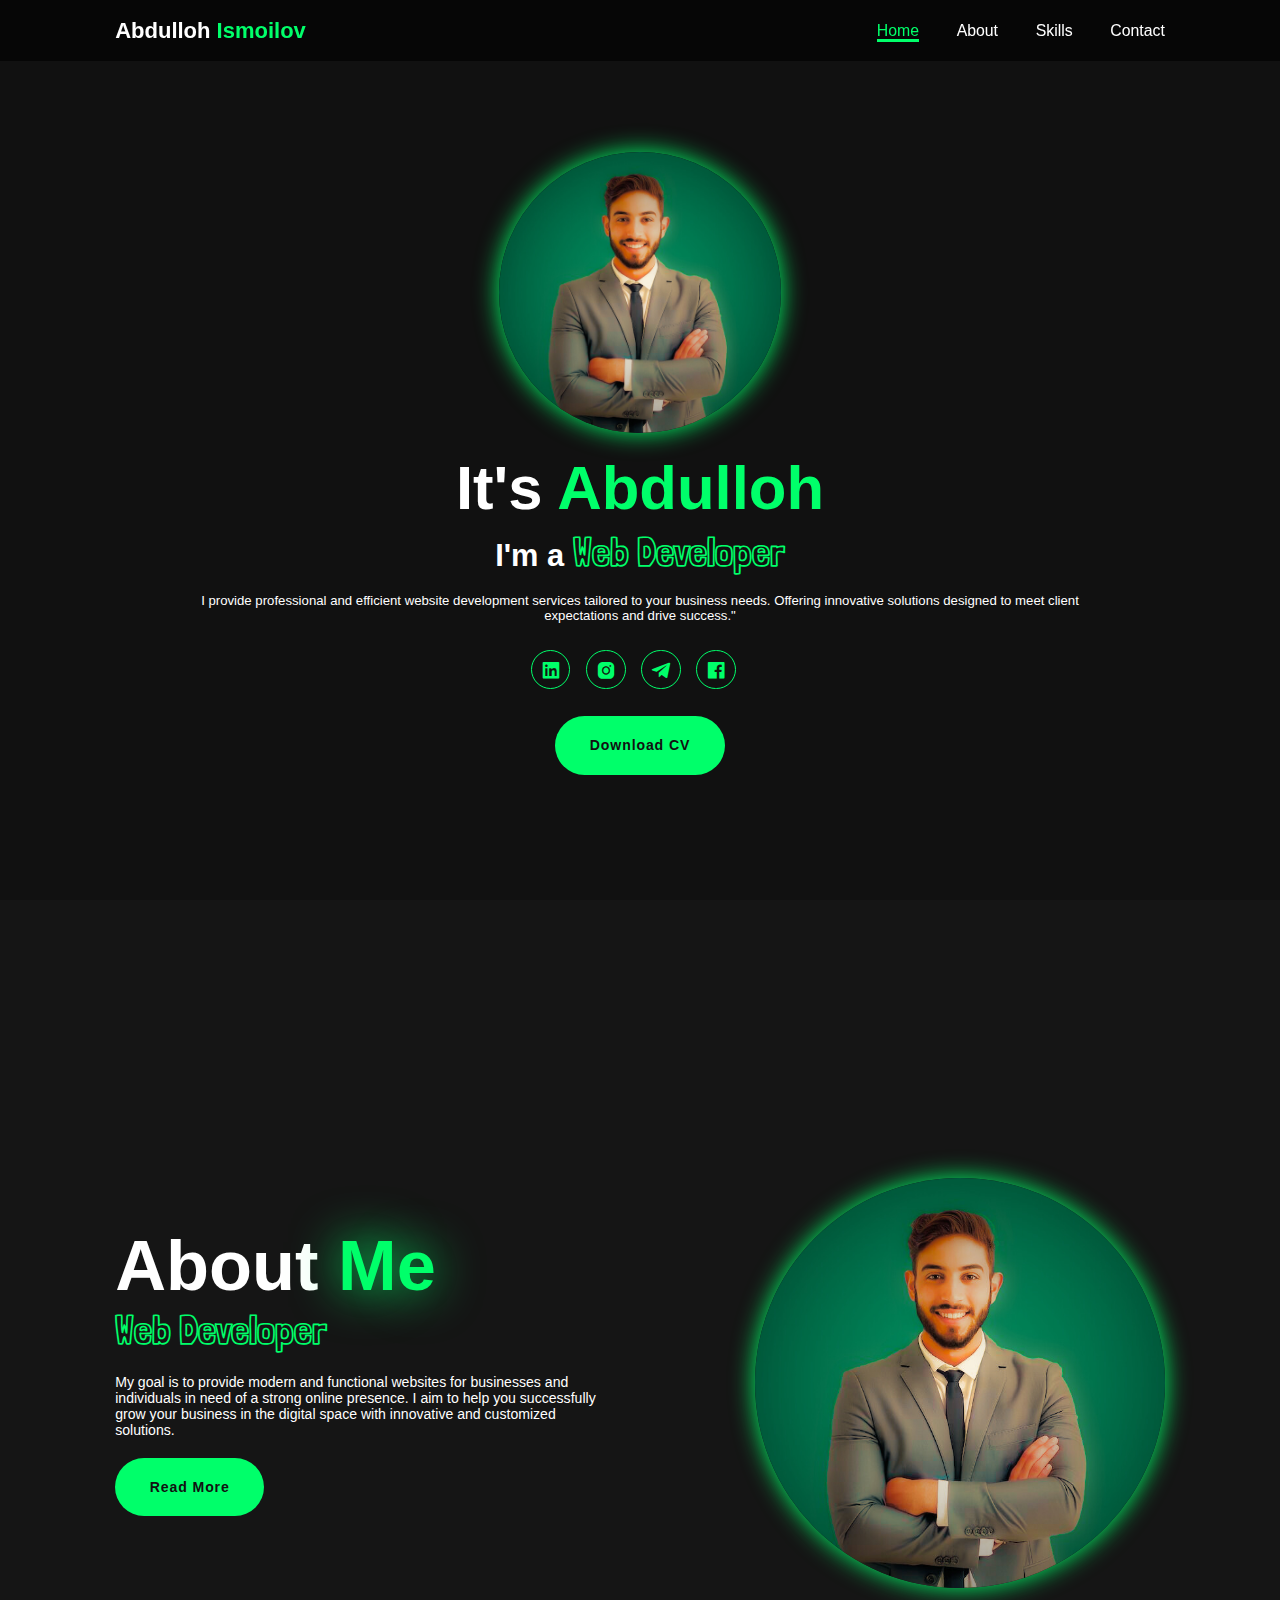
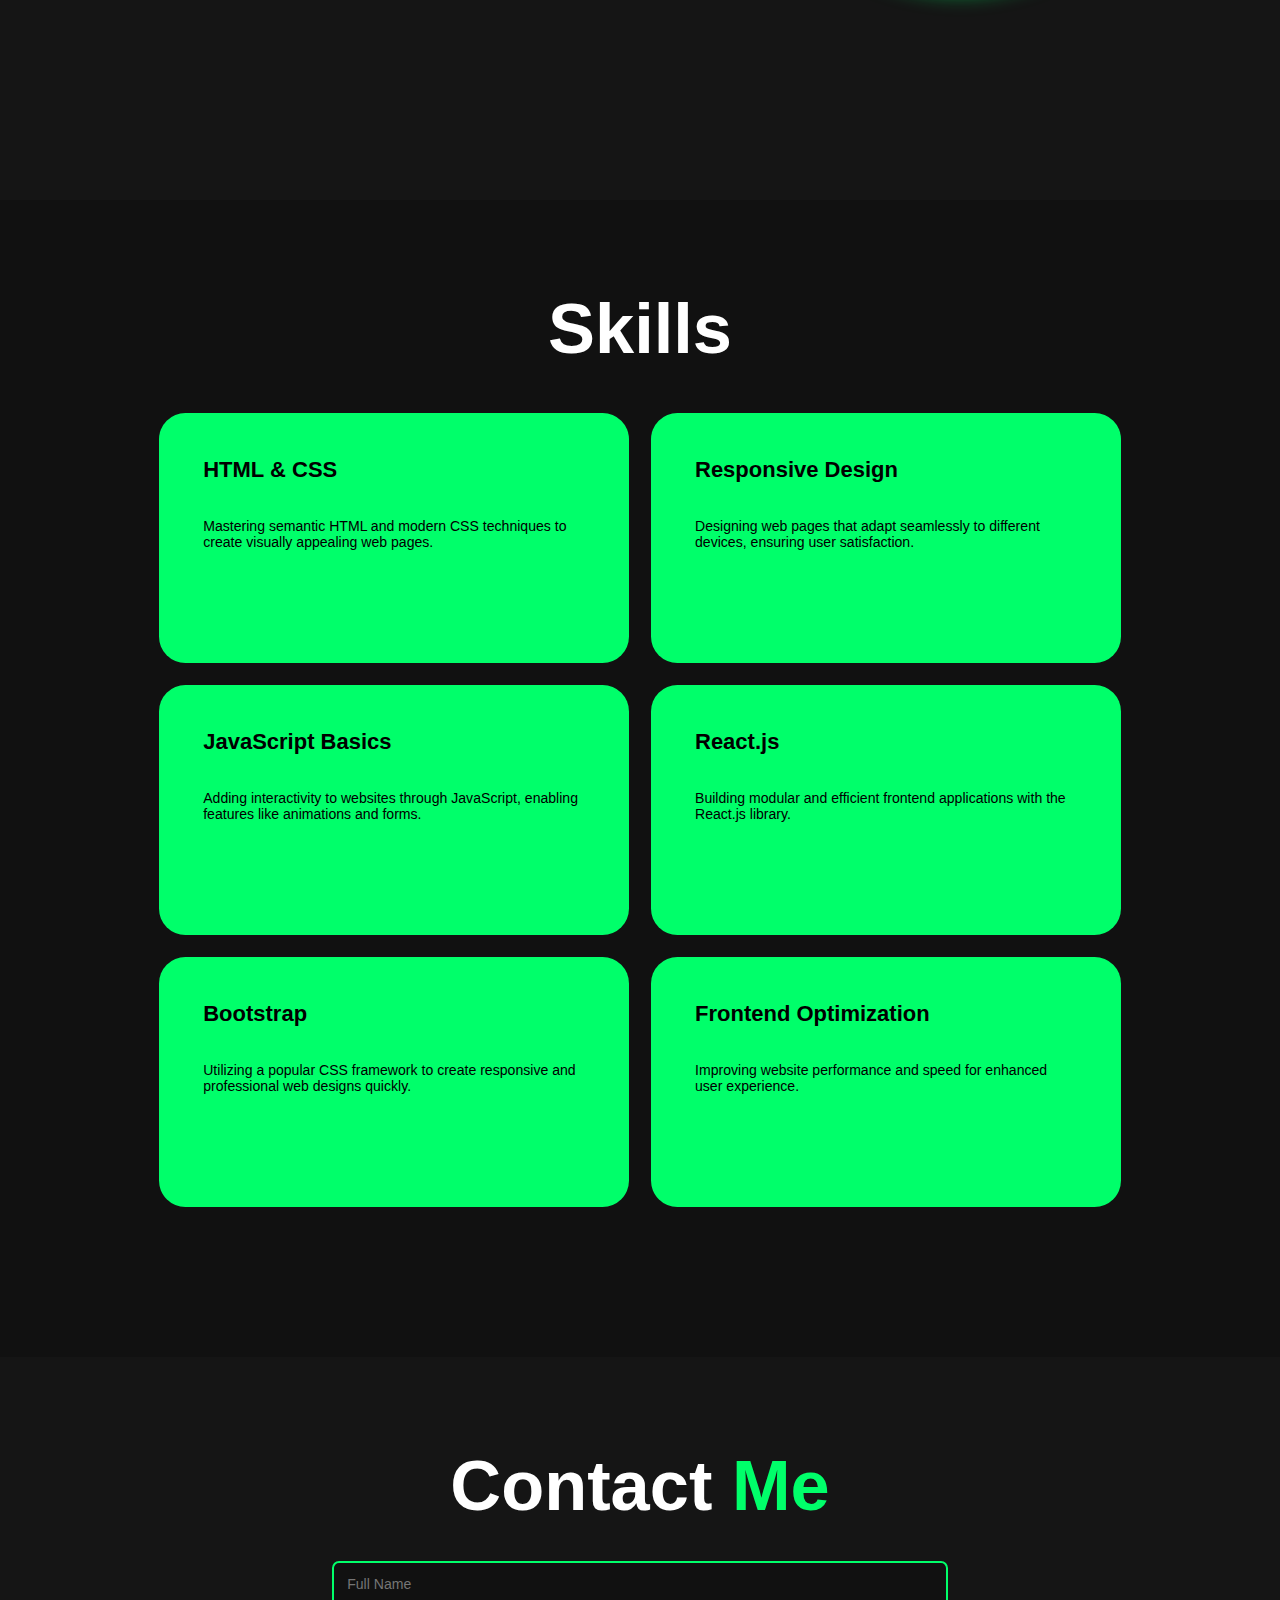
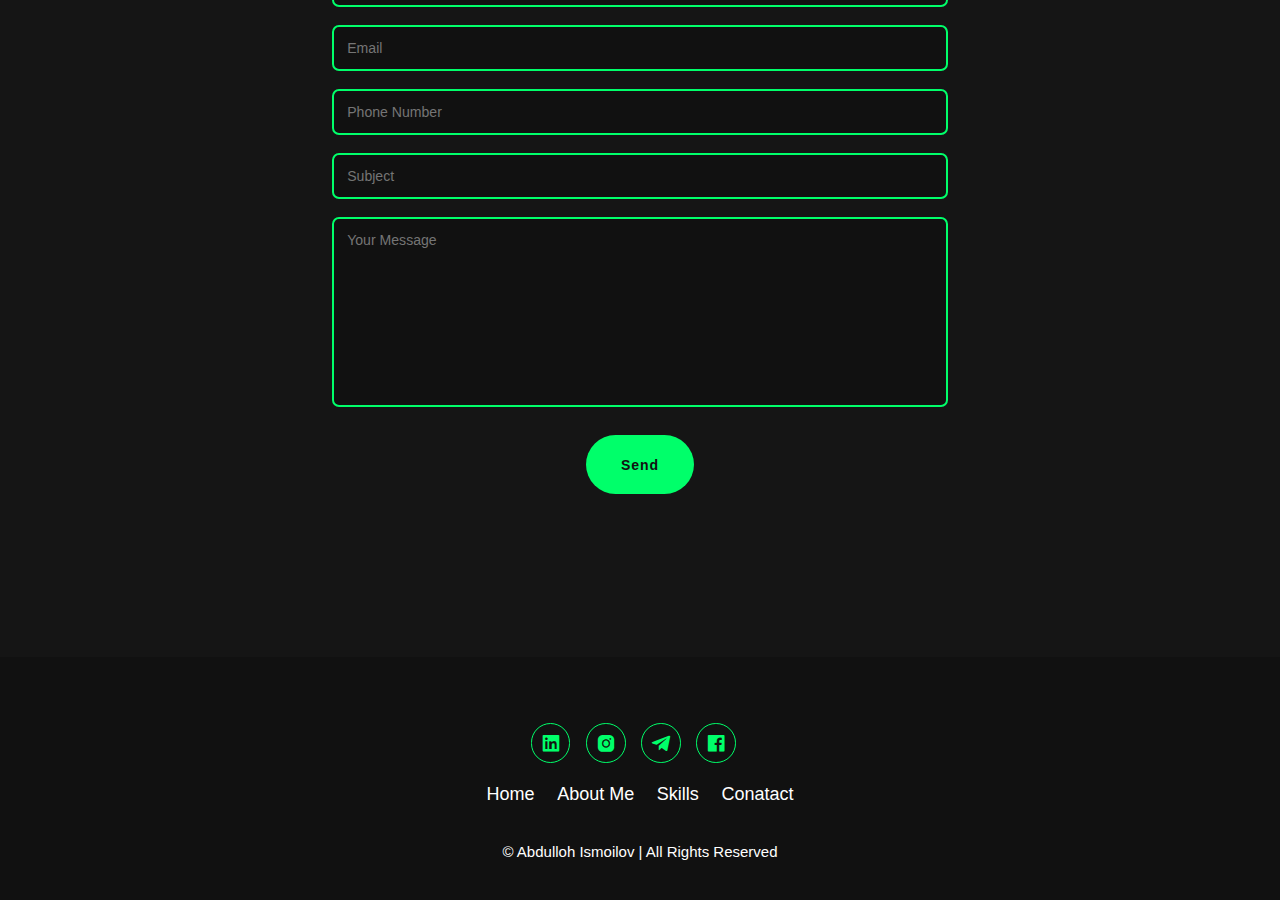
==== Portfolio/index.html @ a7a99ced "w" ====
<!DOCTYPE html>
<html lang="en">
<head>
    <meta charset="UTF-8">
    <meta name="viewport" content="width=device-width, initial-scale=1.0">
    <title>Portfolio</title>
    <link rel="stylesheet" href="css/style.css">
    <link href='https://unpkg.com/boxicons@2.1.4/css/boxicons.min.css' rel='stylesheet'>
</head>
<body>

    <header>
        <a href="#home" class="logo">Abdulloh <span>Ismoilov</span></a>
        <i class='bx bx-menu' id="menu-icon"></i>
        <nav>
            <a href="#home" class="active">Home</a>
            <a href="#about">About</a>
            <a href="#skills">Skills</a>
            <a href="#contact">Contact</a>
        </nav>
    </header>

    <section class="home" id="home">
        <div class="home-img">
            <img src="assets/download.jpg" alt="">
        </div>
        <div class="home-content">
            <h1>It's <span>Abdulloh</span></h1>
            <h3 class="text-animation">I'm a <span>Web Developer</span></h3>
            <p>I provide professional and efficient website development services tailored to your business needs. Offering innovative solutions designed to meet client expectations and drive success."</p>
            <div class="social-icons">
                <a href="mailto:ismoilovabdulloh2009@gmail.com"><i class='bx bxl-linkedin-square'></i></a>
                <a href="https://instagram.com/@_ismoilov_abdulloh"><i class='bx bxl-instagram-alt' ></i></a>
                <a href="https://t.me/@IA5_Football"><i class='bx bxl-telegram' ></i></a>
                <a href="#"><i class='bx bxl-facebook-square' ></i></a>
            </div>
            <a href="" class="btn">Download CV</a>
        </div>
    </section>

    <section class="about" id="about">
        <div class="about-content">
            <h2 class="heading2">About <span>Me</span></h2>
            <h3 class="text-animation"><span>Web Developer</span></h3>
            <p>My goal is to provide modern and functional websites for businesses and individuals in need of a strong online presence. I aim to help you successfully grow your business in the digital space with innovative and customized solutions.</p>
            <a href="#" class="btn">Read More</a>
        </div>
        <div class="about-img">
            <img src="assets/download.jpg" alt="">
        </div>
    </section>

    <section class="skills" id="skills">
        <h2 class="heading">Skills</h2>
        <div class="skills-container">
          <div class="skills-box">
            <div class="skills-info">
                <h3>HTML & CSS</h3>
                <p>Mastering semantic HTML and modern CSS techniques to create visually appealing web pages.</p>
            </div> 
          </div>
          <div class="skills-box">
            <div class="skills-info">
                <h3>Responsive Design</h3>
                <p>Designing web pages that adapt seamlessly to different devices, ensuring user satisfaction.</p>
            </div>
          </div>
          <div class="skills-box">
            <div class="skills-info">
                <h3>JavaScript Basics</h3>
                <p>Adding interactivity to websites through JavaScript, enabling features like animations and forms.</p>
            </div>
          </div>
          <div class="skills-box">
            <div class="skills-info">
                <h3>React.js</h3>
                <p>Building modular and efficient frontend applications with the React.js library.</p>
            </div>
          </div>
          <div class="skills-box">
            <div class="skills-info">
                <h3>Bootstrap</h3>
                <p>Utilizing a popular CSS framework to create responsive and professional web designs quickly.</p>
            </div>
          </div>
          <div class="skills-box">
            <div class="skills-info">
                <h3>Frontend Optimization</h3>
                <p>Improving website performance and speed for enhanced user experience.</p>
            </div>
          </div>
        </div>
      </section>
      
      <section class="contact" id="contact">
        <h2 class="heading">Contact <span>Me</span></h2>
        <form action="https://api.web3forms.com/submit" method="POST" id="form">
            <input type="hidden" name="access_key" value="f2e39c31-db29-4cd1-8c59-c23bbc34b9d7">
            <div class="input-box">
                <input type="text" placeholder="Full Name" name="Name" required>
                <input type="email" placeholder="Email" name="Email" required>
            </div>
            <div class="input-box">
                <input type="number" placeholder="Phone Number" name="Phone" required>
                <input type="text" placeholder="Subject" name="Subject" required>
            </div>
            <textarea name="Message" cols="30" rows="10" placeholder="Your Message" required></textarea>
            <input type="checkbox" name="botcheck" class="hidden" style="display: none;">
            <button type="submit" class="btn">Send</button>
        </form>
      </section>

      <footer>
        <div class="social-icons2">
            <a href="mailto:ismoilovabdulloh2009@gmail.com"><i class='bx bxl-linkedin-square'></i></a>
            <a href="https://instagram.com/@_ismoilov_abdulloh"><i class='bx bxl-instagram-alt' ></i></a>
            <a href="https://t.me/@IA5_Football"><i class='bx bxl-telegram' ></i></a>
            <a href="#"><i class='bx bxl-facebook-square' ></i></a>
        </div>
        <ul>
            <li><a href="#home">Home</a></li>
            <li><a href="#about">About Me</a></li>
            <li><a href="#skills">Skills</a></li>
            <li><a href="#contact">Conatact</a></li>
        </ul>
        <p class="copyright">
            © Abdulloh Ismoilov | All Rights Reserved
        </p>
      </footer>


    <script src="js/script.js"></script>
</body>
</html>
---- Portfolio/css/style.css ----
@import url('https://fonts.googleapis.com/css2?family=Bungee+Outline&family=Kumar+One+Outline&family=Londrina+Outline&display=swap');

*{
    margin: 0;
    padding: 0;
    box-sizing: border-box;
    text-decoration: none;
    border: none;
    outline: none;
    scroll-behavior: smooth;
    font-family: "Poppins", sans-serif;
}

:root{
    --bg-color: #111111;
    --second-bg-color: #151515;
    --text-color: white;
    --main-color: #00ff6a;
}

html{
    font-size: 62.5%;
    overflow-x: hidden;
}

body{
    background-color: var(--bg-color);
    color: var(--text-color);
}

header{
    position: fixed;
    padding: 2rem 9%;
    width: 100%;
    background: rgba(0, 0, 0, 0.6);
    backdrop-filter: blur(10px);
    display: flex;
    justify-content: space-between;
    align-items: center;
    z-index: 100;
}

.logo{
    font-size: 2.5rem;
    color: var(--text-color);
    font-weight: 800;
    cursor: pointer;
    transition: .3s ease-in-out;
}

.logo:hover{
    transform: scale(1.1);
}

nav a{
    font-size: 1.8rem;
    color: var(--text-color);
    margin-left: 4rem;
    font-weight: 500;
    transition: 0.3s ease-in-out;
    border-bottom: 3px solid transparent;
}

nav a:hover,
nav a.active{
    color: var(--main-color);
    border-bottom: 3px solid var(--main-color);
}

#menu-icon{
    font-size: 3.6rem;
    color: var(--main-color);
    display: none;
}

section{
    min-height: 100vh;
    padding: 10rem 9% 10rem;
}

.home{
    display: flex;
    justify-content: center;
    align-items: center;
    flex-direction: column;
    gap: 1rem;
}

.home-content{
    display: flex;
    align-items: center;
    justify-content: center;
    flex-direction: column;
    text-align: center;
    margin-top: 3rem;
}

span{
    color: var(--main-color);
}

.logo span{
    color: var(--main-color);
}

.home-content h3{
    margin-bottom: 2rem;
    margin-top: 1rem;
    font-size: 3.5rem;
}

.home-content h1{
    font-size: 7rem;
    font-weight: 700;
    margin-top: 1.5rem;
    line-height: 1;
}

.home-content p{
    width: 90%;
}

.home-img{
    border-radius: 50%;
}

.home-img img{
    position: relative;
    top: 3rem;
    width: 22vw;
    border-radius: 50%;
    box-shadow: 0 0 25px var(--main-color);
    cursor: pointer;
    transition: 0.4s ease-in-out;
}

.home-img img:hover{
    box-shadow: 0 0 50px var(--main-color);
}

.home-content p{
    font-size: 1.5rem;
    font-weight: 500;
    max-width: 1000px;
}

.social-icons a{
    display: inline-flex;
    justify-content: center;
    align-items: center;
    width: 4.5rem;
    height: 4.5rem;
    background: transparent;
    border: 0.2rem solid var(--main-color);
    font-size: 2.5rem;
    border-radius: 50%;
    color: var(--main-color);
    margin: 3rem 1.5rem 3rem 0;
    transition: 0.3s ease-in-out;
}

.social-icons a:hover{
    color: white;
    transform: scale(1.3)translateY(-5px);
    box-shadow: 0 0 25px var(--main-color);
    background-color: var(--main-color);
}

.btn{
    display: inline-block;
    padding: 0.5rem 2rem;
    background: var(--main-color);
    border-radius: 4rem;
    font-size: 1.6rem;
    color: var(--bg-color);
    border: 2rem solid transparent;
    letter-spacing: 0.1rem;
    font-weight: 600;
    transition: 0.3s ease-in-out;
    cursor: pointer;
}

.btn:hover{
    transform: scale(1.05);
    box-shadow: 0 0 25px var(--main-color);
    color: white;
}

.text-animation{
    font-size: 34px;
    font-weight: 600;
    min-width: 280px;
}

.text-animation span{
    position: relative;
    font-size: 40px;
    font-family: "Londrina Outline", serif;
    font-weight: 600;
}

.about{
    display: flex;
    justify-content: center;
    align-items: center;
    gap: 10rem;
    background: var(--second-bg-color);
}

.about h2 span{
    color: var(--main-color);
    text-shadow: 0 0 50px var(--main-color);
}

.about-img{
    border-radius: 50%;
    padding-top: 50px;
}

.about-img img{
    position: relative;
    width: 32vw;
    border-radius: 50%;
    box-shadow: 0 0 25px var(--main-color);
    top: 1rem;
    cursor: pointer;
    transition: 0.4s ease-in-out;
}

.about-img img:hover{
    box-shadow: 0 0 50px var(--main-color);
}

.heading{
    text-align: center;
    font-size: 8rem;
}

.heading2{
    font-size: 8rem;
    text-align: left;
}

.about-content{
    font-size: 1.6rem;
    margin: 2rem 0 3rem;
    padding-top: 50px;
}

.about-content p{
    margin: 20px 0px;
    width: 90%;
}

::-webkit-scrollbar{
    width: 10px;
}
::-webkit-scrollbar-thumb{
    background-color: var(--main-color);
    border-radius: 10px;
    height: 70px;

}
::-webkit-scrollbar-track{
    background-color: var(--bg-color);
    width: 50px;
}

.skills{
    background-color: var(--bg-color);
    color: white;
}

.skills h2{
    margin-bottom: 5rem;
    color: white;
}

.skills-container{
    display: grid;
    grid-template-columns: repeat(3,1fr);
    align-items: center;
    gap: 2.5rem;
}

.skills-box{
    background-color: var(--main-color);
    color: black;
    height: 250px;
    border-radius: 3rem;
    cursor: pointer;
    transition: 0.3s ease-in-out;
}

.skills-box:hover{
    background-color: white;
    color: var(--main-color);
    transform: scale(1.03);
}

.skills-box .skills-info{
    display: flex;
    flex-direction: column;
    text-align: left;
    max-height: 200px;
    justify-content: center;
    align-items: baseline;
    padding: 5em;
}

.skills-info h3{
    font-size: 2.5rem;
    font-weight: 600;
    margin-bottom: 4rem;
}

.skills-info p{
    font-size: 1.6rem;
    font-weight: 400;
    max-height: 100px;
    margin: auto;
}

.contact{
    background-color: var(--second-bg-color);
}

.contact h2{
    margin-bottom: 3rem;
    color: white;
}

.contact form{
    max-width: 70rem;
    margin: 1rem auto;
    text-align: center;
    margin-bottom: 3rem;
}

.contact form .input-box{
    display: flex;
    justify-content: center;
    flex-wrap: wrap;
}

.contact form .input-box input,
.contact form textarea{
    width: 100%;
    padding: 1.5rem;
    font-size: 1.6rem;
    color: var(--text-color);
    background-color: var(--bg-color);
    border-radius: 0.8rem;
    border: 2px solid var(--main-color);
    margin: 1rem 0;
    resize: none;
}

.contact form .btn{
    margin-top: 2rem;
}

footer{
    position: relative;
    bottom: 0;
    width: 100%;
    padding: 40px 0;
    background-color: var(--bg-color);
}

.social-icons2{
    text-align: center;
    color: var(--main-color);
}

.social-icons2 a{
    display: inline-flex;
    justify-content: center;
    align-items: center;
    width: 4.5rem;
    height: 4.5rem;
    background: transparent;
    border: 0.2rem solid var(--main-color);
    font-size: 2.5rem;
    border-radius: 50%;
    color: var(--main-color);
    margin: 3rem 1.5rem 0rem 0;
    transition: 0.3s ease-in-out;
}

.social-icons2 a:hover{
    color: white;
    transform: scale(1.3)translateY(-5px);
    box-shadow: 0 0 25px var(--main-color);
    background-color: var(--main-color);
}

footer ul{
    margin: 0;
    padding: 0;
    font-size: 18px;
    line-height: 1.6;
    margin: 1.5rem 0;
    text-align: center;
}

footer ul li a{
    color: white;
    border-bottom: 3px solid transparent;
    transition: 0.3s ease-in-out;
}

footer ul li a:hover{
    color: var(--main-color);
    border-bottom: 3px solid var(--main-color);
}

footer ul li{
    display: inline-block;
    text-align: center;
    font-size: 18px;
    color: white;
    margin: 0.5rem 1rem;
}

footer .copyright{
    text-align: center;
    font-size: 15px;
    margin-top: 30px;
}



/* Max-width: 1285px */
@media(max-width: 1285px) {
    html {
        font-size: 55%;
    }
    .skills-container {
        padding-bottom: 7rem;
        grid-template-columns: repeat(2, 1fr);
        margin: 0 5rem;
    }
}

/* Max-width: 991px */
@media(max-width: 991px) {
    header {
        padding: 2rem 3%;
        top: 0;
    }
    section {
        padding: 10rem 3% 2rem;
    }
    .skills {
        padding-bottom: 7rem;
    }
    footer {
        padding: 2rem 3%;
    }
}

/* Max-width: 895px */
@media(max-width: 895px) {
    #menu-icon {
        display: block;
    }
    nav {
        position: absolute;
        top: -100%;
        width: 100%;
        transition: all 0.3s ease;
        padding: 1rem 3%;
        background-color: rgba(0, 0, 0, 0.9);
        backdrop-filter: blur(20px);
        border-bottom-left-radius: 2rem;
        border-left: 2px solid var(--main-color);
        border-bottom: 2px solid var(--main-color);
        display: none;
    }
    nav.active {
        top: 0;
        display: block;
    }
    nav a {
        display: block;
        font-size: 2rem;
        margin: 3rem 0;
        color: white;
    }
    .home {
        flex-direction: column;
        margin: 5rem 4rem;
    }
    .home-content h3 {
        font-size: 2.6rem;
    }
    .home-content h1 {
        font-size: 8rem;
        margin-top: 3rem;
    }
    .home-content p {
        max-width: 600px;
        margin: 0 auto;
    }
    .home-img img {
        width: 56vw;
        margin-top: -2rem;
    }
    .about {
        flex-direction: column-reverse;
    }
    .about-content {
        margin: 0 2rem 4rem;
    }
    .about-img {
        margin-top: -1rem;
        margin-bottom: -3rem;
    }
    .about-img img {
        width: 52vw;
    }
    .skills h2 {
        margin-bottom: 3rem;
    }
    .skills-container {
        grid-template-columns: repeat(1, 1fr);
    }
}
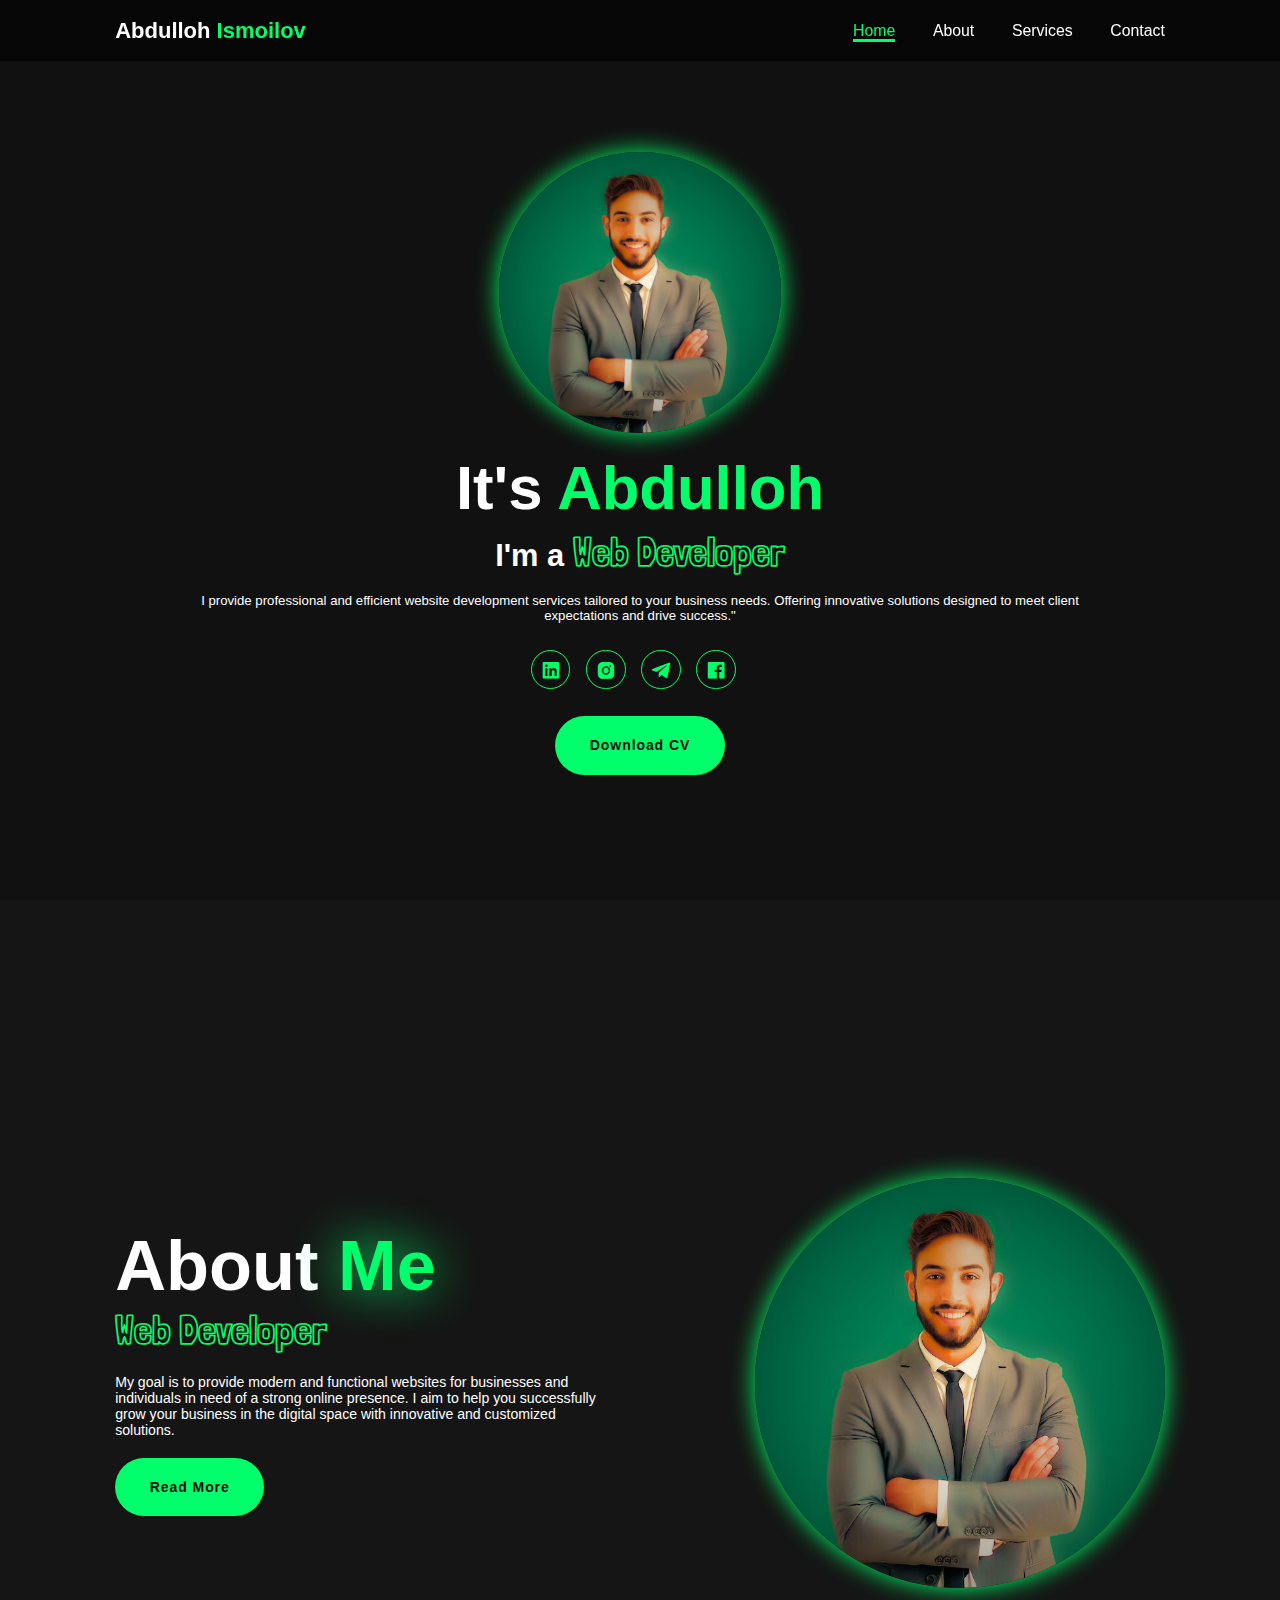
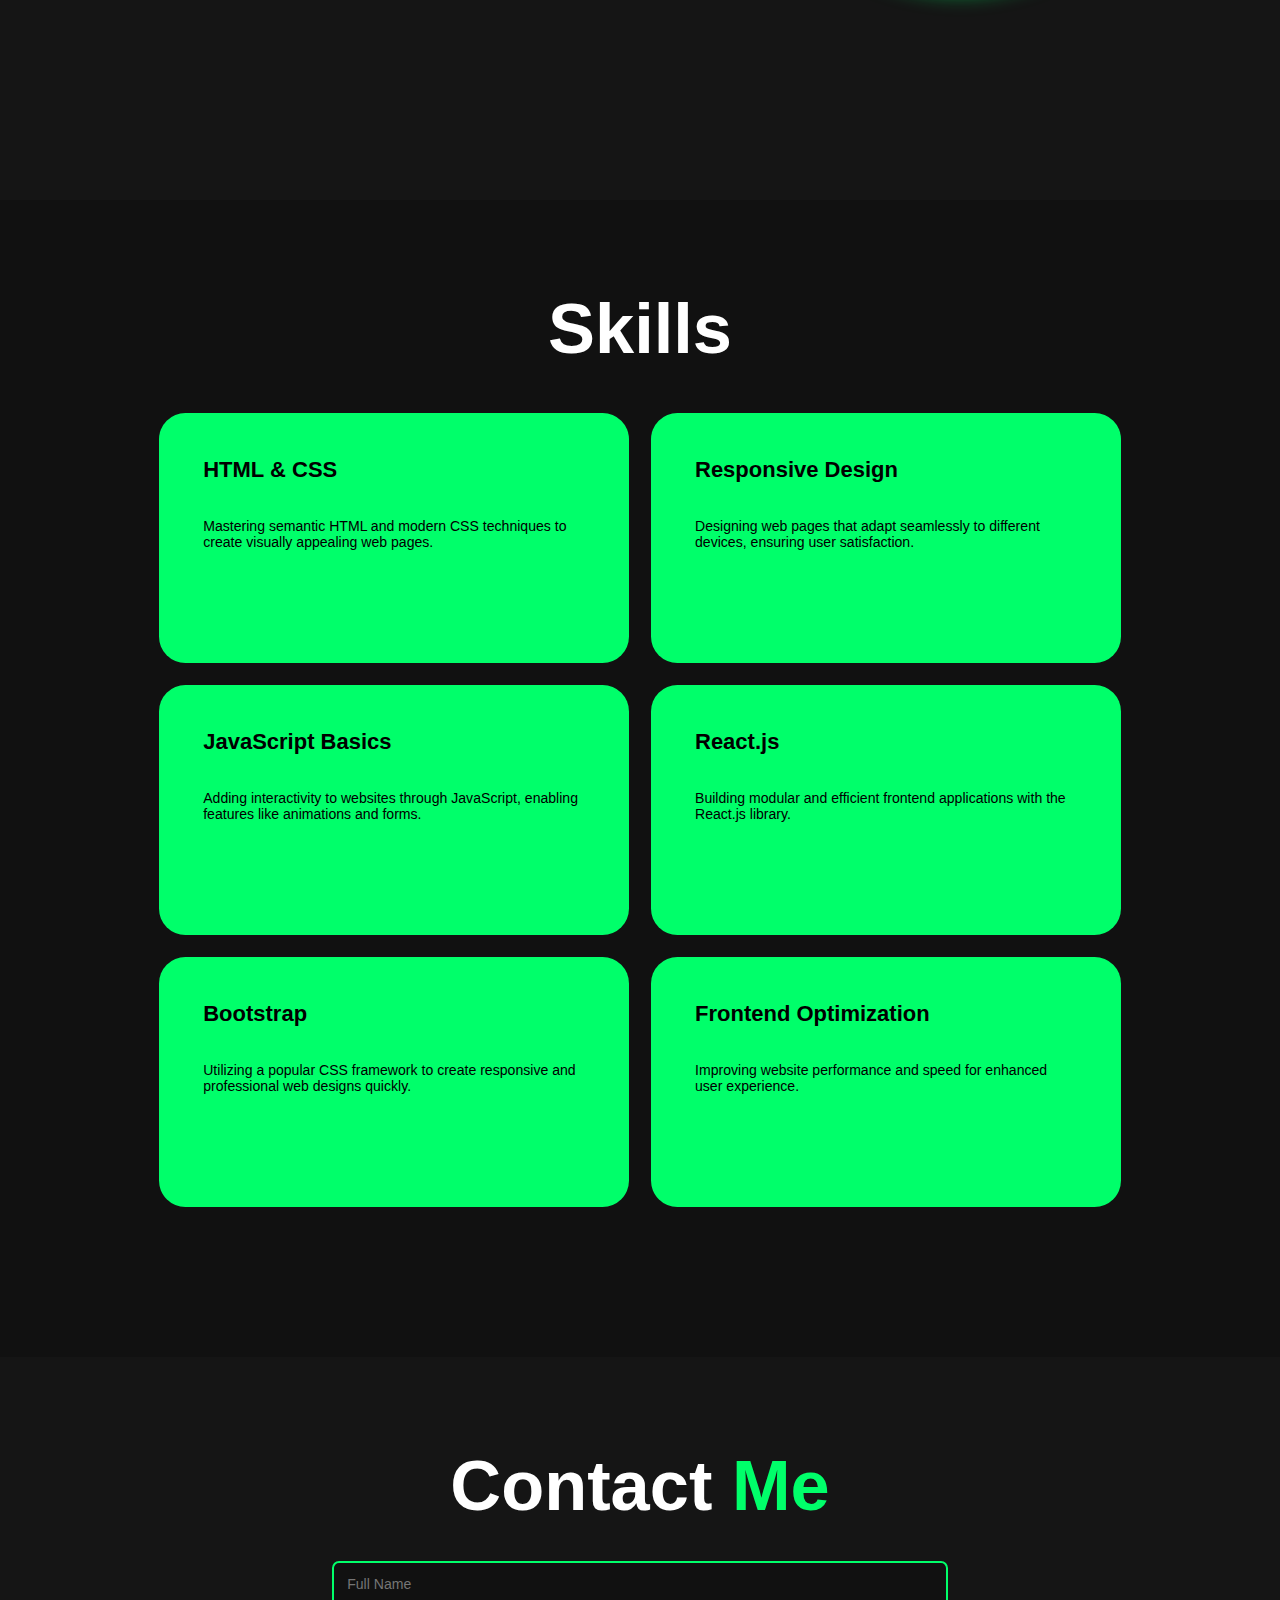
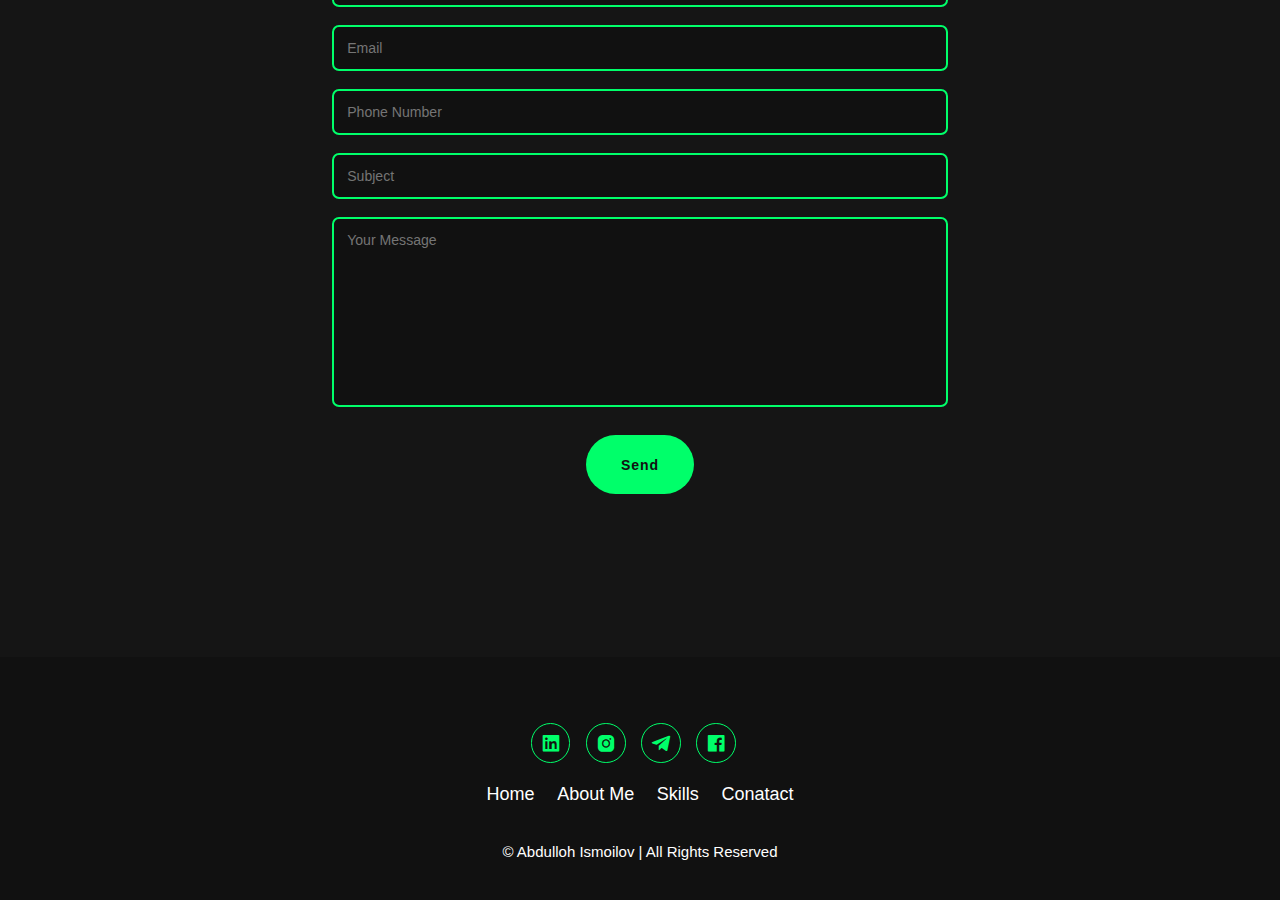
==== commit bf0367bc: "w" ====
--- a/Portfolio/index.html
+++ b/Portfolio/index.html
@@ -6,16 +6,18 @@
     <title>Portfolio</title>
     <link rel="stylesheet" href="css/style.css">
     <link href='https://unpkg.com/boxicons@2.1.4/css/boxicons.min.css' rel='stylesheet'>
+
 </head>
 <body>
 
     <header>
         <a href="#home" class="logo">Abdulloh <span>Ismoilov</span></a>
         <i class='bx bx-menu' id="menu-icon"></i>
-        <nav>
+        <nav> 
+            <i id="close-menu" class="bx bx-x"></i>
             <a href="#home" class="active">Home</a>
             <a href="#about">About</a>
-            <a href="#skills">Skills</a>
+            <a href="#services">Services</a>
             <a href="#contact">Contact</a>
         </nav>
     </header>
@@ -43,8 +45,9 @@
             <h2 class="heading2">About <span>Me</span></h2>
             <h3 class="text-animation"><span>Web Developer</span></h3>
             <p>My goal is to provide modern and functional websites for businesses and individuals in need of a strong online presence. I aim to help you successfully grow your business in the digital space with innovative and customized solutions.</p>
-            <a href="#" class="btn">Read More</a>
+            <a href="#" onclick="modal()" class="btn">Read More</a> 
         </div>
+        
         <div class="about-img">
             <img src="assets/download.jpg" alt="">
         </div>
@@ -128,7 +131,6 @@
         </p>
       </footer>
 
-
     <script src="js/script.js"></script>
 </body>
 </html>--- a/Portfolio/css/style.css
+++ b/Portfolio/css/style.css
@@ -70,6 +70,13 @@
 #menu-icon{
     font-size: 3.6rem;
     color: var(--main-color);
+    display: none;
+}
+
+#close-menu {
+    font-size: 2.5rem;
+    color: var(--main-color);
+    cursor: pointer;
     display: none;
 }
 
@@ -465,6 +472,12 @@
     #menu-icon {
         display: block;
     }
+    #close-menu {
+        text-align: right;
+        margin-right: 25px;
+        display: block;
+        margin: 0;
+    }
     nav {
         position: absolute;
         top: -100%;
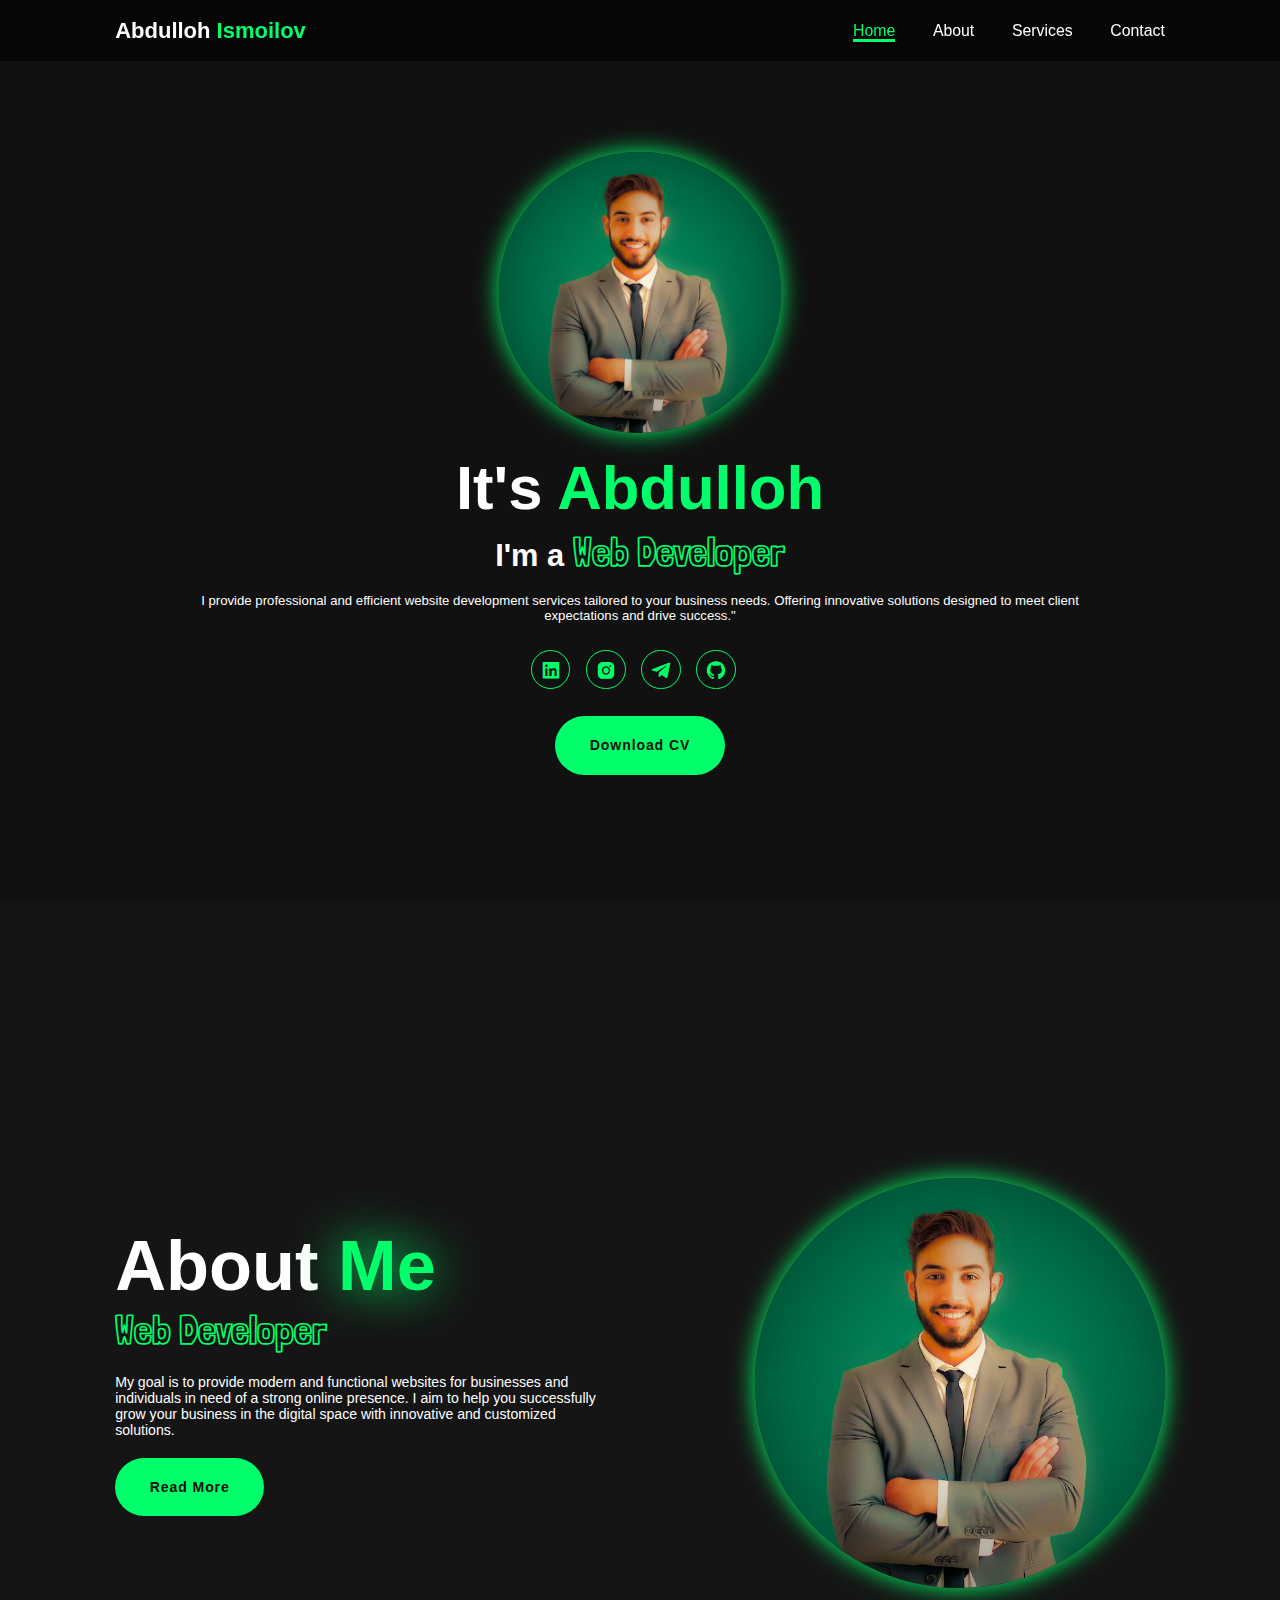
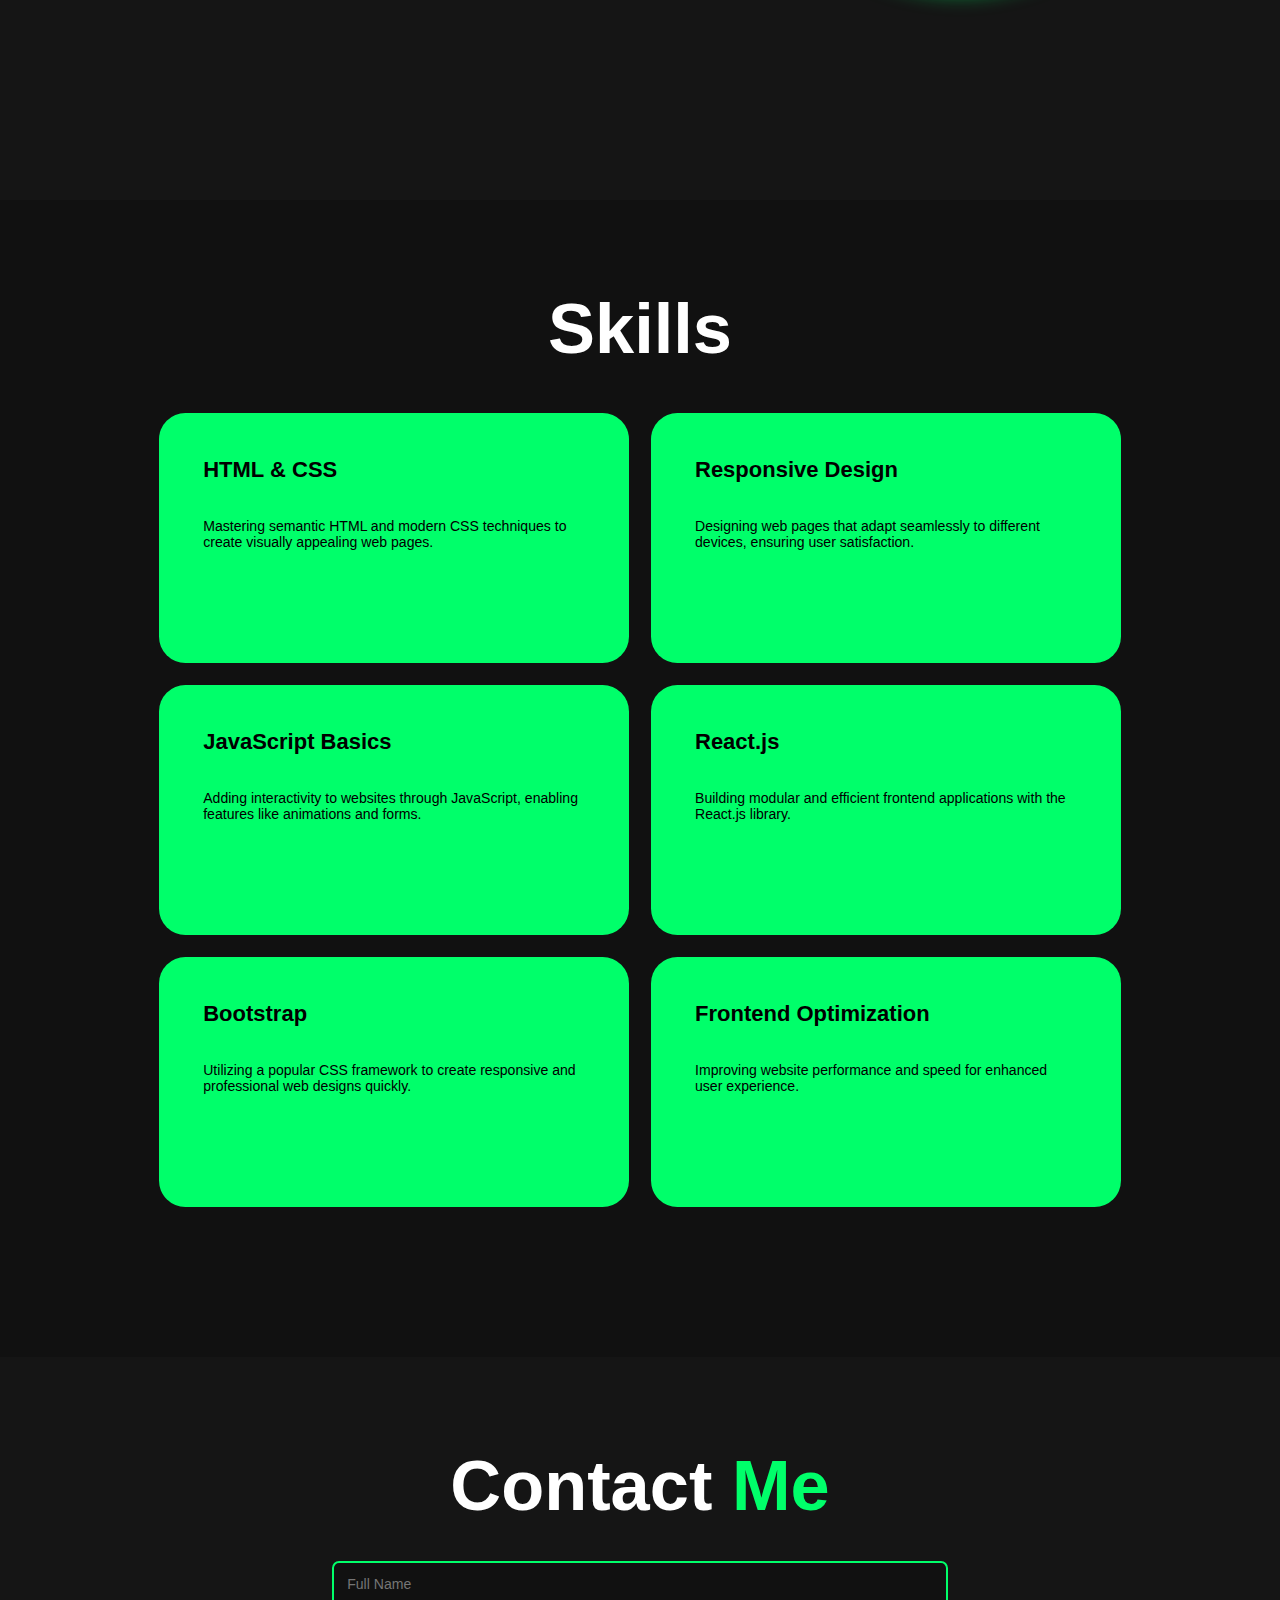
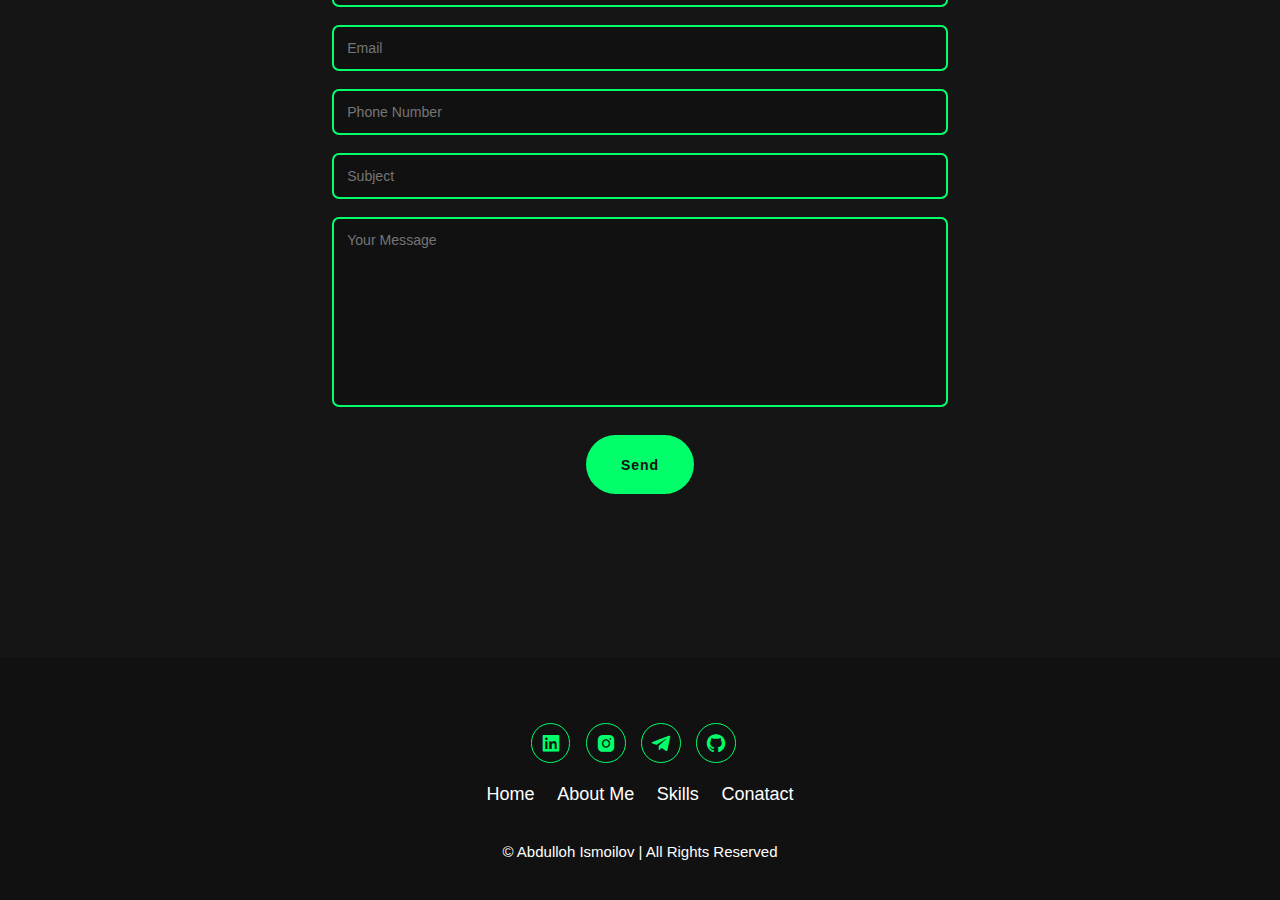
==== commit 2223d1a3: "ha" ====
--- a/Portfolio/index.html
+++ b/Portfolio/index.html
@@ -17,7 +17,7 @@
             <i id="close-menu" class="bx bx-x"></i>
             <a href="#home" class="active">Home</a>
             <a href="#about">About</a>
-            <a href="#services">Services</a>
+            <a href="#skills">Services</a>
             <a href="#contact">Contact</a>
         </nav>
     </header>
@@ -33,10 +33,10 @@
             <div class="social-icons">
                 <a href="mailto:ismoilovabdulloh2009@gmail.com"><i class='bx bxl-linkedin-square'></i></a>
                 <a href="https://instagram.com/@_ismoilov_abdulloh"><i class='bx bxl-instagram-alt' ></i></a>
-                <a href="https://t.me/@IA5_Football"><i class='bx bxl-telegram' ></i></a>
-                <a href="#"><i class='bx bxl-facebook-square' ></i></a>
+                <a href="https://t.me/AbdullohIsmoilov"><i class='bx bxl-telegram' ></i></a>
+                <a href="https://github.com/Abdulloh1020"><i class='bx bxl-github'></i></a>
             </div>
-            <a href="" class="btn">Download CV</a>
+            <a href="assets/final_rezyume.pdf" download="final_rezyume" class="btn">Download CV</a>
         </div>
     </section>
 
@@ -117,8 +117,8 @@
         <div class="social-icons2">
             <a href="mailto:ismoilovabdulloh2009@gmail.com"><i class='bx bxl-linkedin-square'></i></a>
             <a href="https://instagram.com/@_ismoilov_abdulloh"><i class='bx bxl-instagram-alt' ></i></a>
-            <a href="https://t.me/@IA5_Football"><i class='bx bxl-telegram' ></i></a>
-            <a href="#"><i class='bx bxl-facebook-square' ></i></a>
+            <a href="https://t.me/AbdullohIsmoilov"><i class='bx bxl-telegram' ></i></a>
+            <a href="https://github.com/Abdulloh1020"><i class='bx bxl-github'></i></a>
         </div>
         <ul>
             <li><a href="#home">Home</a></li>
@@ -133,4 +133,4 @@
 
     <script src="js/script.js"></script>
 </body>
-</html>+</html>
--- a/Portfolio/css/style.css
+++ b/Portfolio/css/style.css
@@ -437,8 +437,6 @@
 }
 
 
-
-/* Max-width: 1285px */
 @media(max-width: 1285px) {
     html {
         font-size: 55%;
@@ -450,7 +448,7 @@
     }
 }
 
-/* Max-width: 991px */
+
 @media(max-width: 991px) {
     header {
         padding: 2rem 3%;
@@ -467,7 +465,6 @@
     }
 }
 
-/* Max-width: 895px */
 @media(max-width: 895px) {
     #menu-icon {
         display: block;
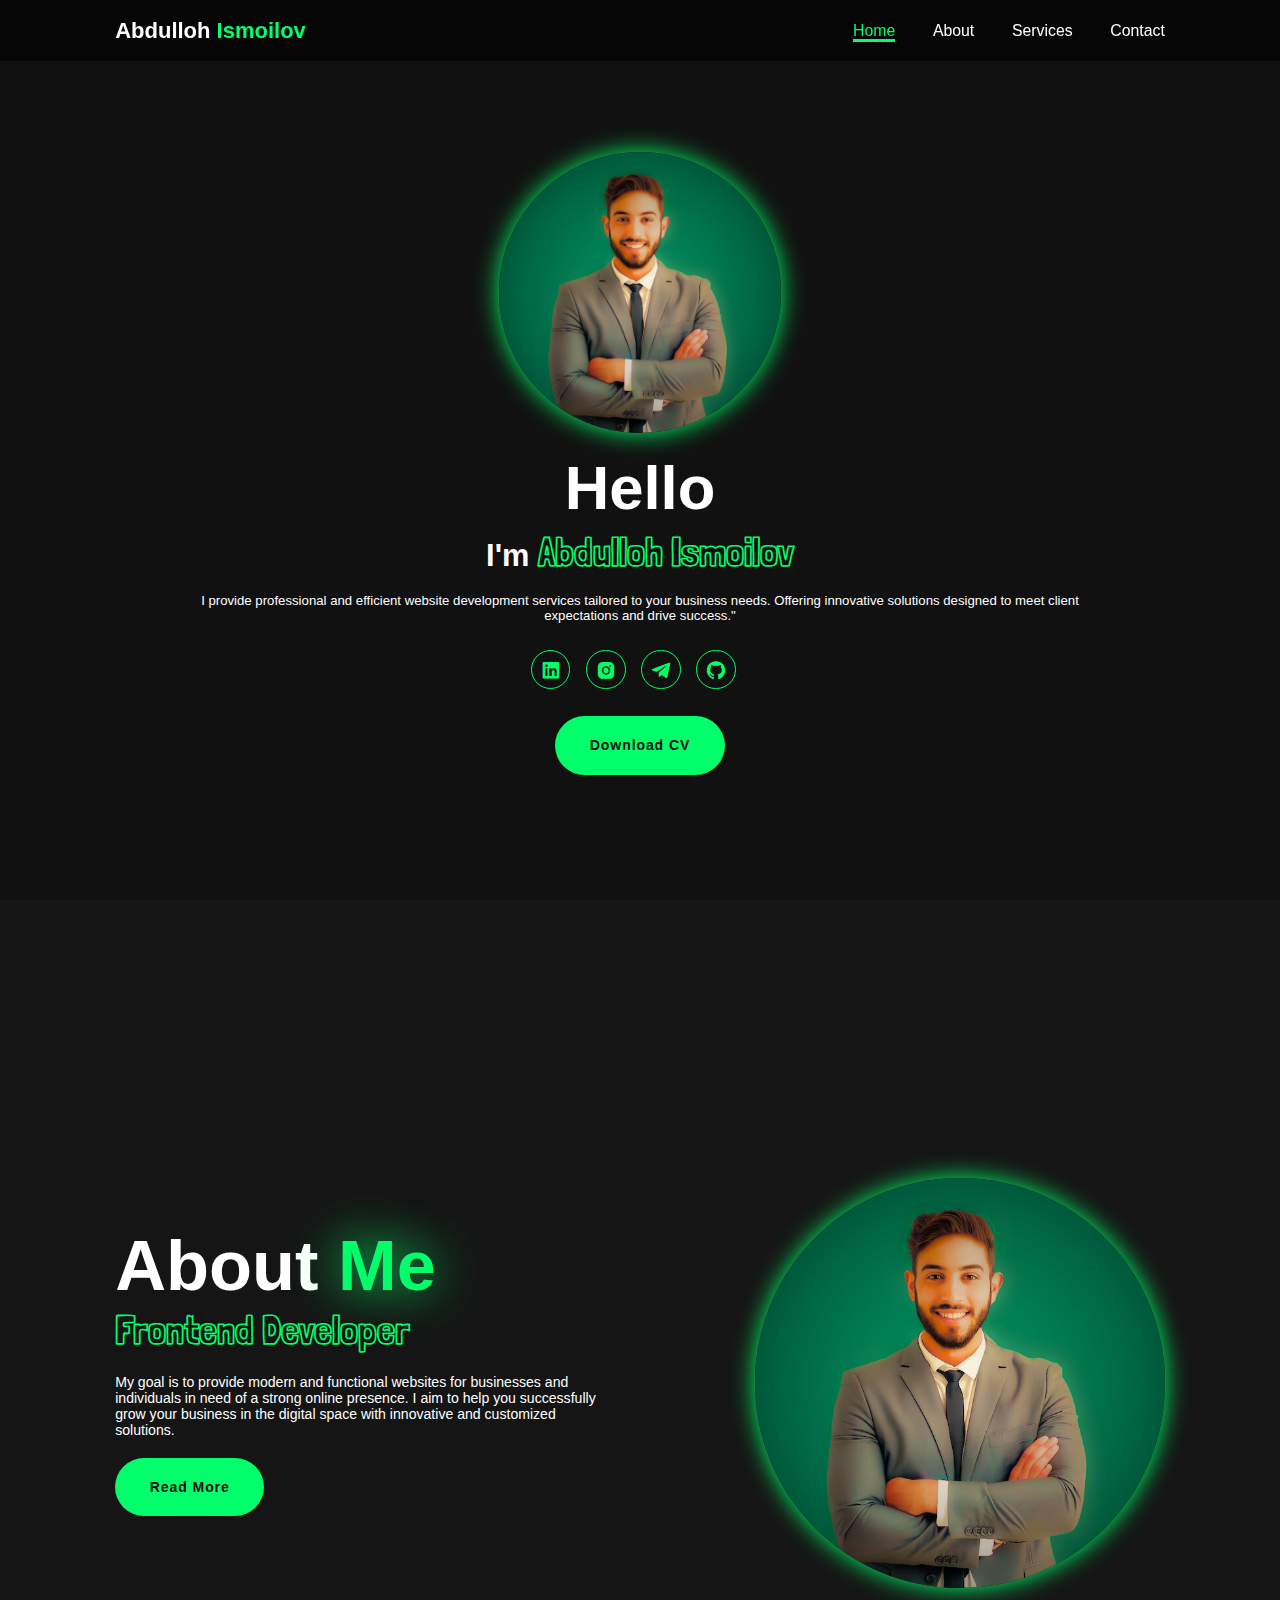
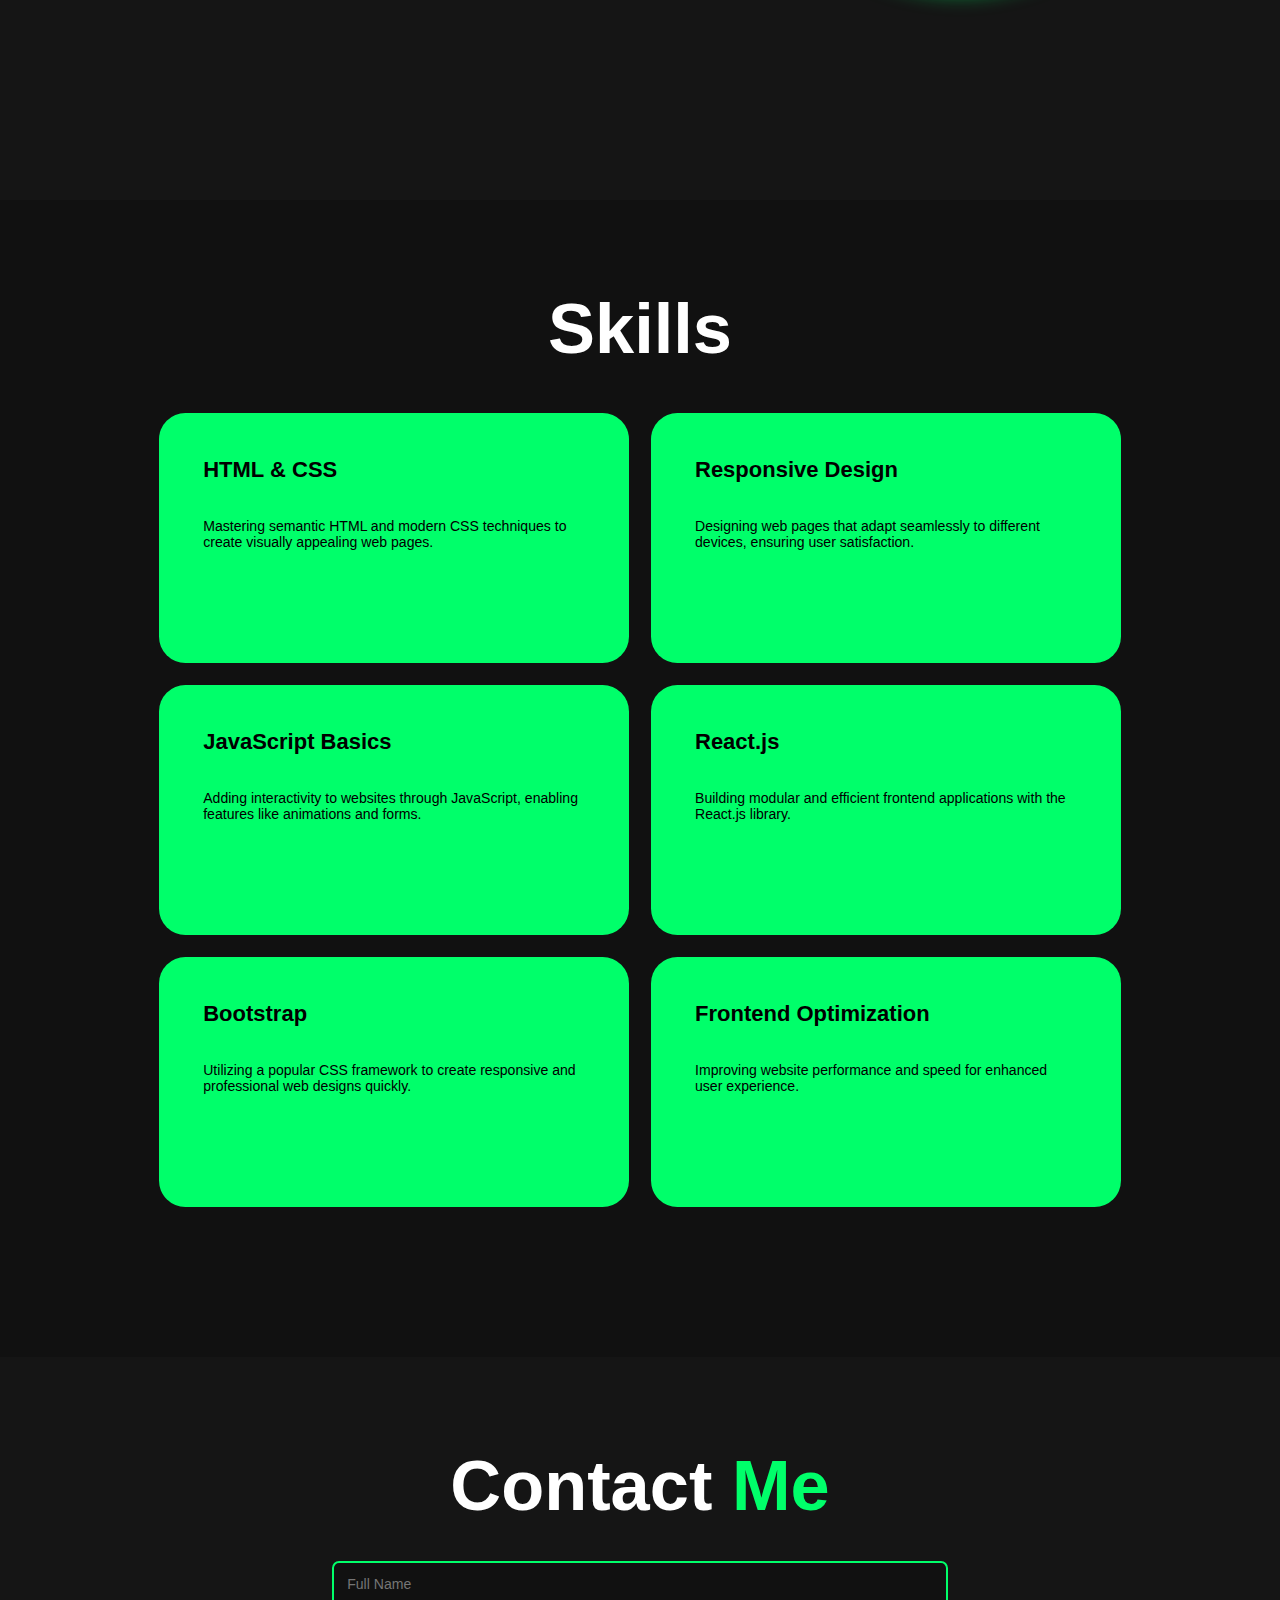
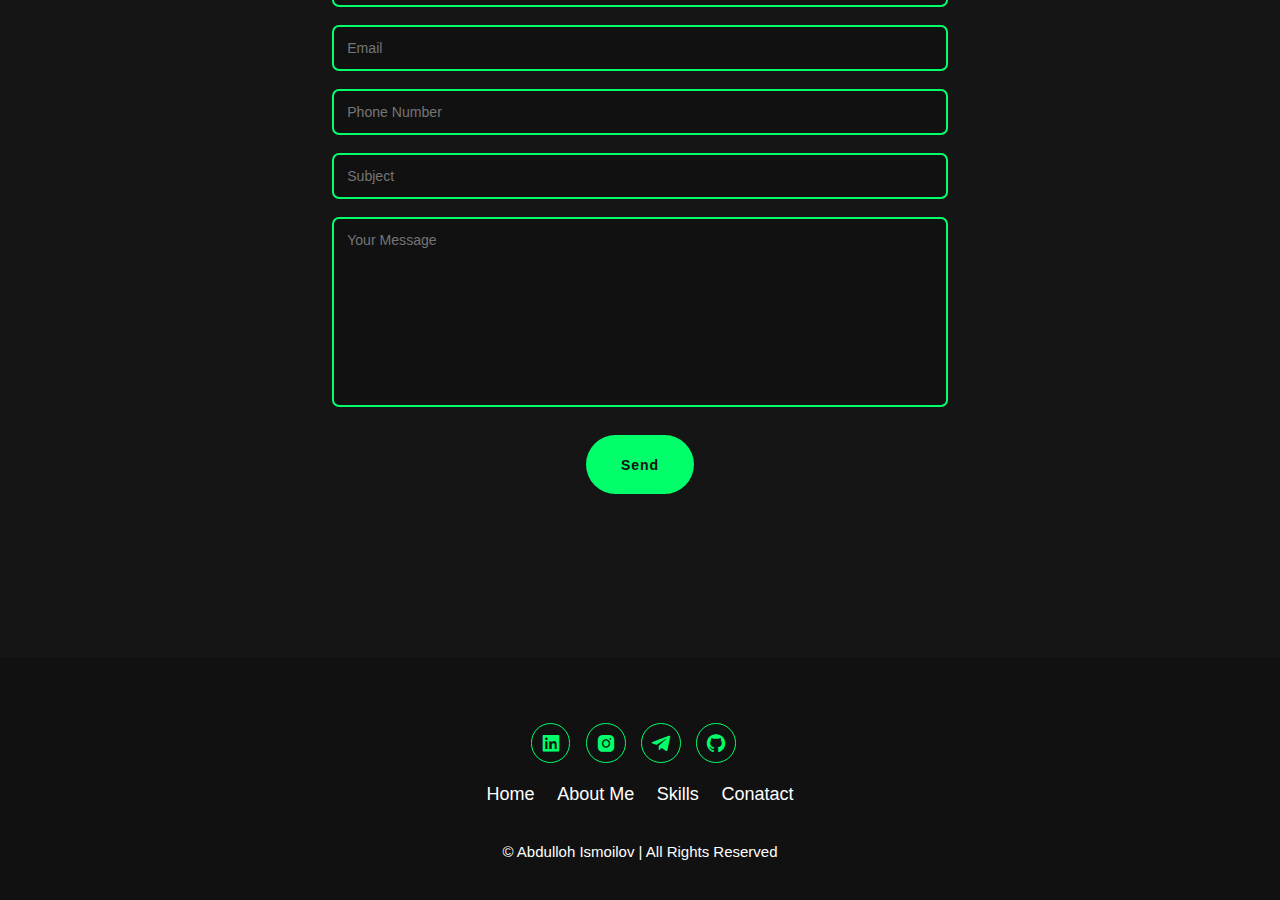
==== commit afcb0cdf: "Update index.html" ====
--- a/Portfolio/index.html
+++ b/Portfolio/index.html
@@ -27,25 +27,25 @@
             <img src="assets/download.jpg" alt="">
         </div>
         <div class="home-content">
-            <h1>It's <span>Abdulloh</span></h1>
-            <h3 class="text-animation">I'm a <span>Web Developer</span></h3>
+            <h1>Hello<span></span></h1>
+            <h3 class="text-animation">I'm <span>Abdulloh Ismoilov</span></h3>
             <p>I provide professional and efficient website development services tailored to your business needs. Offering innovative solutions designed to meet client expectations and drive success."</p>
             <div class="social-icons">
                 <a href="mailto:ismoilovabdulloh2009@gmail.com"><i class='bx bxl-linkedin-square'></i></a>
                 <a href="https://instagram.com/@_ismoilov_abdulloh"><i class='bx bxl-instagram-alt' ></i></a>
-                <a href="https://t.me/AbdullohIsmoilov"><i class='bx bxl-telegram' ></i></a>
+                <a href="https://t.me/+998877318666" target="_blank"><i class='bx bxl-telegram' ></i></a>
                 <a href="https://github.com/Abdulloh1020"><i class='bx bxl-github'></i></a>
             </div>
-            <a href="assets/final_rezyume.pdf" download="final_rezyume" class="btn">Download CV</a>
+            <a href="assets/ismoilov Abdulloh.pdf" download="_ismoilov_Abdulloh" class="btn">Download CV</a>
         </div>
     </section>
 
     <section class="about" id="about">
         <div class="about-content">
             <h2 class="heading2">About <span>Me</span></h2>
-            <h3 class="text-animation"><span>Web Developer</span></h3>
+            <h3 class="text-animation"><span>Frontend Developer</span></h3>
             <p>My goal is to provide modern and functional websites for businesses and individuals in need of a strong online presence. I aim to help you successfully grow your business in the digital space with innovative and customized solutions.</p>
-            <a href="#" onclick="modal()" class="btn">Read More</a> 
+            <a href="demo.html" class="btn">Read More</a> 
         </div>
         
         <div class="about-img">
@@ -117,7 +117,7 @@
         <div class="social-icons2">
             <a href="mailto:ismoilovabdulloh2009@gmail.com"><i class='bx bxl-linkedin-square'></i></a>
             <a href="https://instagram.com/@_ismoilov_abdulloh"><i class='bx bxl-instagram-alt' ></i></a>
-            <a href="https://t.me/AbdullohIsmoilov"><i class='bx bxl-telegram' ></i></a>
+            <a href="https://t.me/+998877318666" target="_blank"><i class='bx bxl-telegram' ></i></a>
             <a href="https://github.com/Abdulloh1020"><i class='bx bxl-github'></i></a>
         </div>
         <ul>
